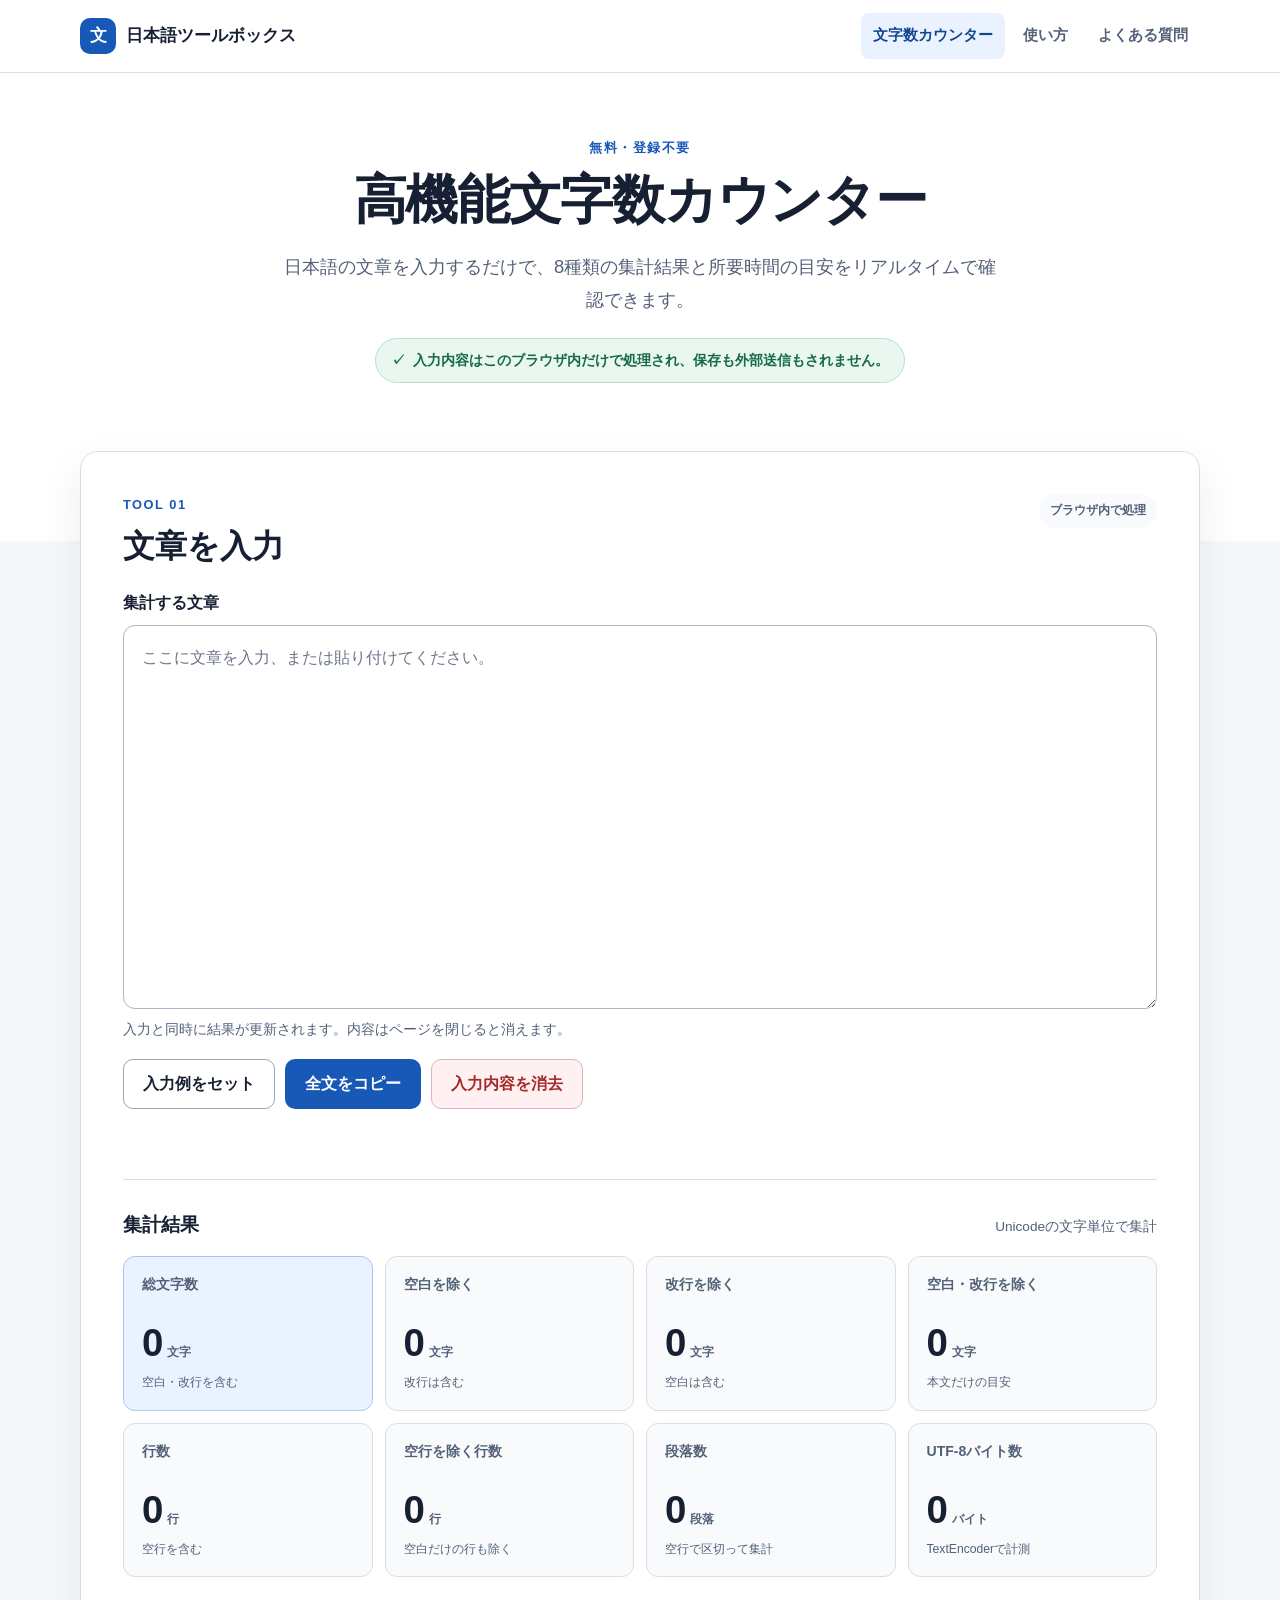
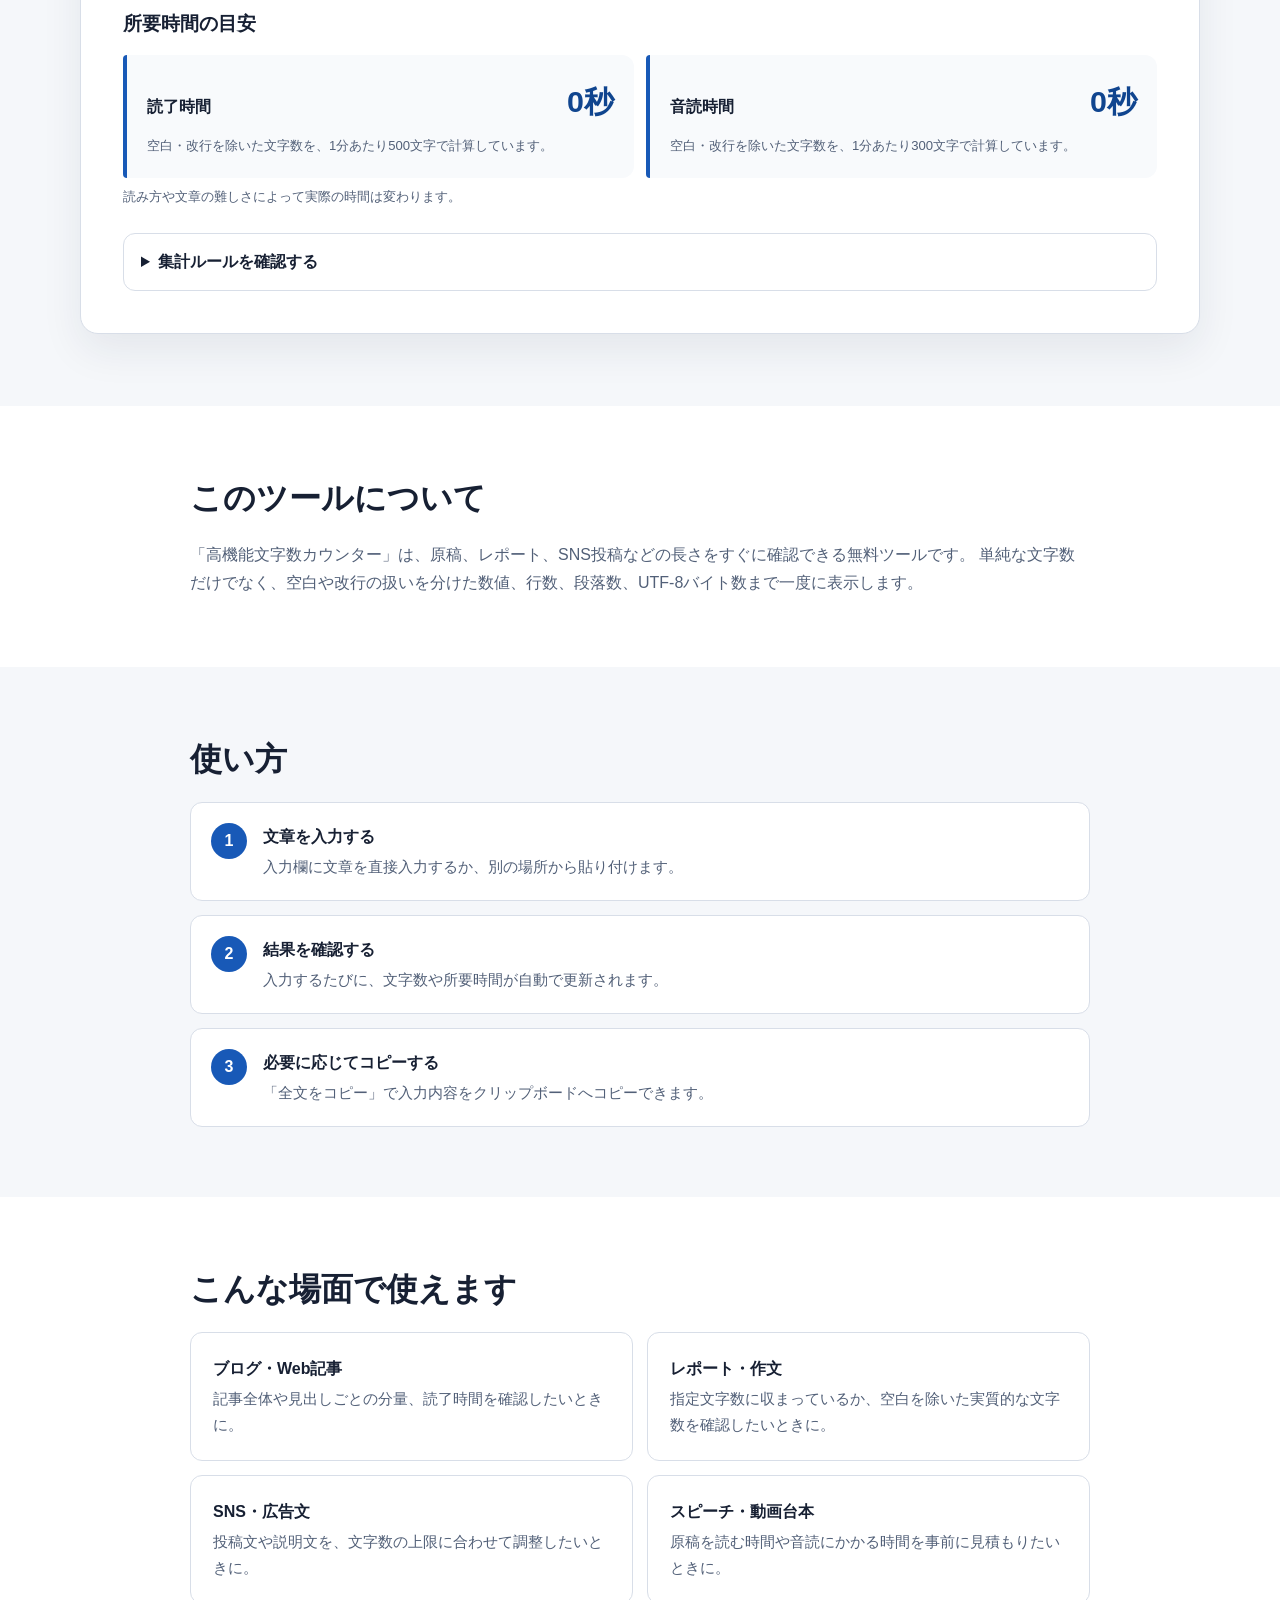
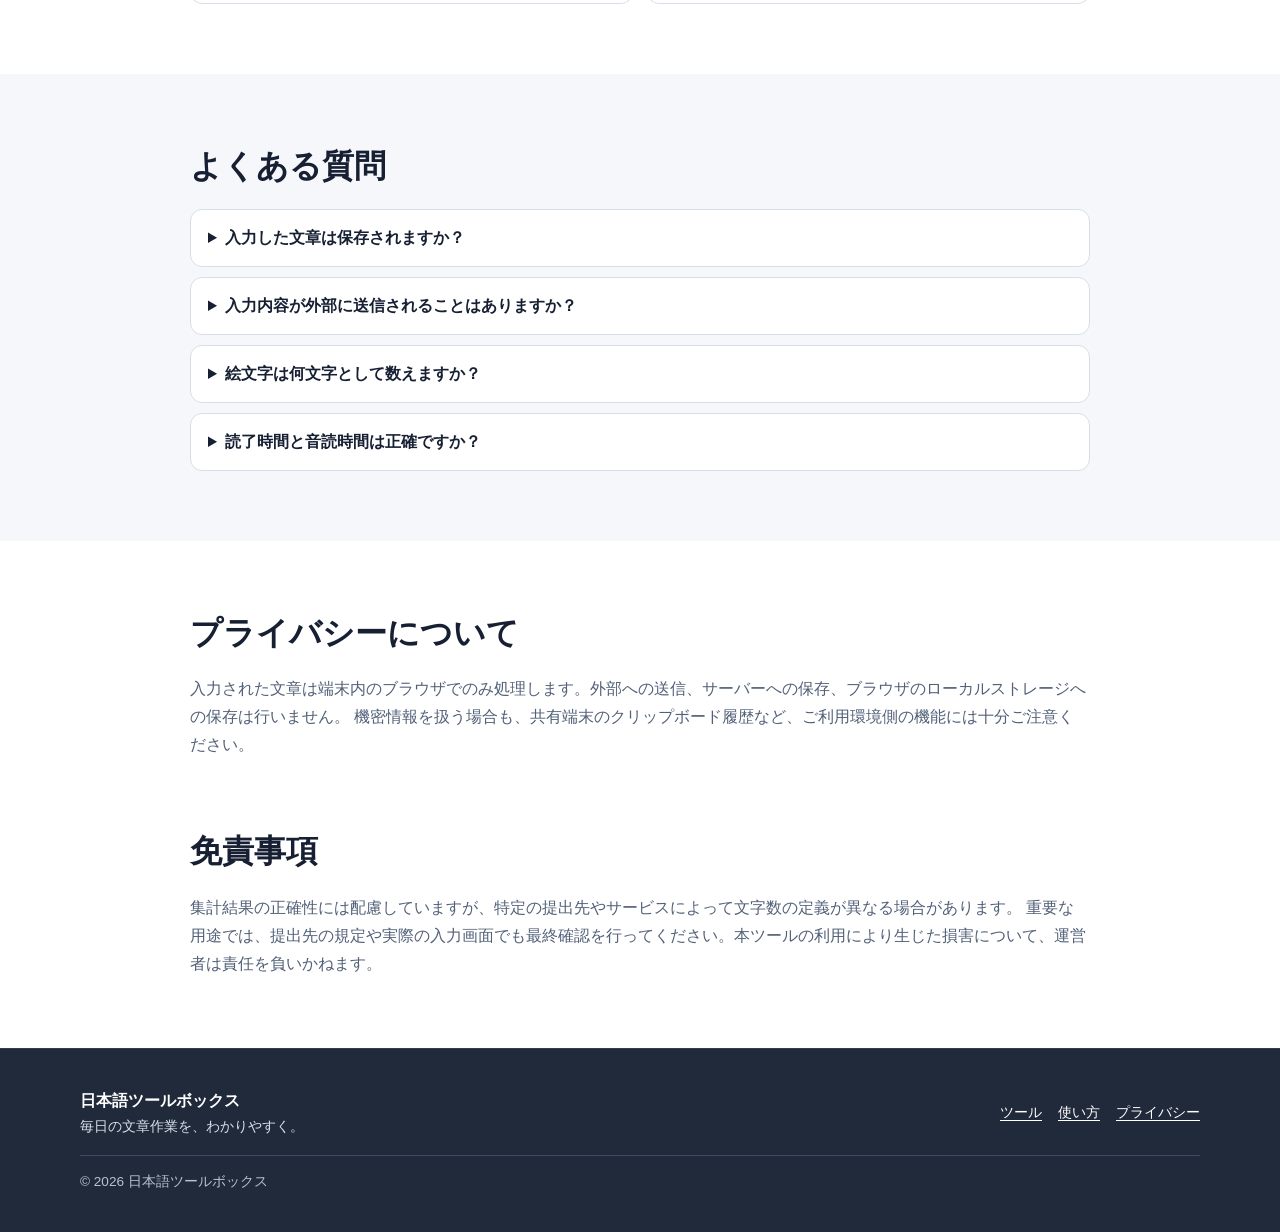
==== index.html @ 4856f3cb "高機能文字数カウンターの初期版を追加" ====
<!doctype html>
<html lang="ja">
  <head>
    <meta charset="UTF-8">
    <meta name="viewport" content="width=device-width, initial-scale=1">
    <meta
      name="description"
      content="文章を貼り付けるだけで、文字数・行数・段落数・UTF-8バイト数・読了時間・音読時間を無料で確認できる日本語向け文字数カウンターです。入力内容は保存・送信しません。"
    >
    <meta name="theme-color" content="#ffffff">
    <meta
      http-equiv="Content-Security-Policy"
      content="default-src 'self'; script-src 'self'; style-src 'self'; img-src 'self' data:; object-src 'none'; base-uri 'none'; form-action 'none'"
    >
    <title>高機能文字数カウンター｜日本語ツールボックス</title>
    <link rel="stylesheet" href="styles.css">
    <script src="app.js" defer></script>
  </head>
  <body id="top">
    <a class="skip-link" href="#main-content">本文へ移動</a>

    <header class="site-header">
      <div class="header-inner">
        <a class="site-brand" href="#top" aria-label="日本語ツールボックス トップ">
          <span class="brand-mark" aria-hidden="true">文</span>
          <span>日本語ツールボックス</span>
        </a>
        <nav aria-label="サイト内ナビゲーション">
          <ul class="nav-list">
            <li><a aria-current="page" href="#counter">文字数カウンター</a></li>
            <li><a href="#how-to-use">使い方</a></li>
            <li><a href="#faq">よくある質問</a></li>
          </ul>
        </nav>
      </div>
    </header>

    <main id="main-content">
      <section class="hero" aria-labelledby="page-title">
        <div class="container hero-inner">
          <p class="eyebrow">無料・登録不要</p>
          <h1 id="page-title">高機能文字数カウンター</h1>
          <p class="hero-lead">
            日本語の文章を入力するだけで、8種類の集計結果と所要時間の目安をリアルタイムで確認できます。
          </p>
          <p class="privacy-note">
            <span aria-hidden="true">✓</span>
            入力内容はこのブラウザ内だけで処理され、保存も外部送信もされません。
          </p>
        </div>
      </section>

      <section id="counter" class="tool-section" aria-labelledby="counter-heading">
        <div class="container">
          <div class="tool-card">
            <div class="section-heading">
              <div>
                <p class="section-kicker">TOOL 01</p>
                <h2 id="counter-heading">文章を入力</h2>
              </div>
              <span class="local-processing">ブラウザ内で処理</span>
            </div>

            <label class="textarea-label" for="text-input">集計する文章</label>
            <textarea
              id="text-input"
              rows="12"
              placeholder="ここに文章を入力、または貼り付けてください。"
              aria-describedby="input-help"
              spellcheck="true"
            ></textarea>
            <p id="input-help" class="field-help">
              入力と同時に結果が更新されます。内容はページを閉じると消えます。
            </p>

            <div class="button-row" aria-label="入力欄の操作">
              <button id="sample-button" class="button button-secondary" type="button">
                入力例をセット
              </button>
              <button id="copy-button" class="button button-primary" type="button">
                全文をコピー
              </button>
              <button id="clear-button" class="button button-danger" type="button">
                入力内容を消去
              </button>
            </div>
            <div
              id="action-status"
              class="action-status"
              role="status"
              aria-live="polite"
              aria-atomic="true"
            ></div>

            <section class="results" aria-labelledby="results-heading">
              <div class="results-heading-row">
                <h3 id="results-heading">集計結果</h3>
                <p>Unicodeの文字単位で集計</p>
              </div>
              <div class="stats-grid">
                <article class="stat-card stat-card-primary">
                  <h4>総文字数</h4>
                  <p class="stat-value"><output id="total-characters">0</output><span>文字</span></p>
                  <p>空白・改行を含む</p>
                </article>
                <article class="stat-card">
                  <h4>空白を除く</h4>
                  <p class="stat-value"><output id="characters-without-spaces">0</output><span>文字</span></p>
                  <p>改行は含む</p>
                </article>
                <article class="stat-card">
                  <h4>改行を除く</h4>
                  <p class="stat-value"><output id="characters-without-line-breaks">0</output><span>文字</span></p>
                  <p>空白は含む</p>
                </article>
                <article class="stat-card">
                  <h4>空白・改行を除く</h4>
                  <p class="stat-value"><output id="characters-without-spaces-or-breaks">0</output><span>文字</span></p>
                  <p>本文だけの目安</p>
                </article>
                <article class="stat-card">
                  <h4>行数</h4>
                  <p class="stat-value"><output id="line-count">0</output><span>行</span></p>
                  <p>空行を含む</p>
                </article>
                <article class="stat-card">
                  <h4>空行を除く行数</h4>
                  <p class="stat-value"><output id="non-empty-line-count">0</output><span>行</span></p>
                  <p>空白だけの行も除く</p>
                </article>
                <article class="stat-card">
                  <h4>段落数</h4>
                  <p class="stat-value"><output id="paragraph-count">0</output><span>段落</span></p>
                  <p>空行で区切って集計</p>
                </article>
                <article class="stat-card">
                  <h4>UTF-8バイト数</h4>
                  <p class="stat-value"><output id="utf8-byte-count">0</output><span>バイト</span></p>
                  <p>TextEncoderで計測</p>
                </article>
              </div>
            </section>

            <section class="time-estimates" aria-labelledby="time-heading">
              <h3 id="time-heading">所要時間の目安</h3>
              <div class="time-grid">
                <article class="time-card">
                  <div>
                    <p class="time-label">読了時間</p>
                    <p class="time-value"><output id="reading-time">0秒</output></p>
                  </div>
                  <p>空白・改行を除いた文字数を、1分あたり500文字で計算しています。</p>
                </article>
                <article class="time-card">
                  <div>
                    <p class="time-label">音読時間</p>
                    <p class="time-value"><output id="speaking-time">0秒</output></p>
                  </div>
                  <p>空白・改行を除いた文字数を、1分あたり300文字で計算しています。</p>
                </article>
              </div>
              <p class="estimate-caution">読み方や文章の難しさによって実際の時間は変わります。</p>
            </section>

            <details class="definition-panel">
              <summary>集計ルールを確認する</summary>
              <div class="definition-content">
                <ul>
                  <li>文字数はUnicodeコードポイント単位です。一般的な絵文字も1文字として数えます。</li>
                  <li>「空白」は半角・全角スペース、タブなどの横方向の空白文字を指します。</li>
                  <li>改行コード（CRLF・CR・LFなど）は、1つの改行として統一して数えます。</li>
                  <li>空行を除いた行数では、空白文字しかない行も空行として扱います。</li>
                  <li>段落は、1行以上の空行で区切られた文章のまとまりとして数えます。</li>
                  <li>UTF-8バイト数は、改行をLFに統一した本文をTextEncoderで計測します。</li>
                </ul>
              </div>
            </details>
          </div>
        </div>
      </section>

      <section class="content-section" aria-labelledby="about-heading">
        <div class="container narrow-container">
          <h2 id="about-heading">このツールについて</h2>
          <p>
            「高機能文字数カウンター」は、原稿、レポート、SNS投稿などの長さをすぐに確認できる無料ツールです。
            単純な文字数だけでなく、空白や改行の扱いを分けた数値、行数、段落数、UTF-8バイト数まで一度に表示します。
          </p>
        </div>
      </section>

      <section id="how-to-use" class="content-section content-section-muted" aria-labelledby="how-to-heading">
        <div class="container narrow-container">
          <h2 id="how-to-heading">使い方</h2>
          <ol class="step-list">
            <li><span>1</span><div><h3>文章を入力する</h3><p>入力欄に文章を直接入力するか、別の場所から貼り付けます。</p></div></li>
            <li><span>2</span><div><h3>結果を確認する</h3><p>入力するたびに、文字数や所要時間が自動で更新されます。</p></div></li>
            <li><span>3</span><div><h3>必要に応じてコピーする</h3><p>「全文をコピー」で入力内容をクリップボードへコピーできます。</p></div></li>
          </ol>
        </div>
      </section>

      <section class="content-section" aria-labelledby="examples-heading">
        <div class="container narrow-container">
          <h2 id="examples-heading">こんな場面で使えます</h2>
          <div class="use-case-grid">
            <article><h3>ブログ・Web記事</h3><p>記事全体や見出しごとの分量、読了時間を確認したいときに。</p></article>
            <article><h3>レポート・作文</h3><p>指定文字数に収まっているか、空白を除いた実質的な文字数を確認したいときに。</p></article>
            <article><h3>SNS・広告文</h3><p>投稿文や説明文を、文字数の上限に合わせて調整したいときに。</p></article>
            <article><h3>スピーチ・動画台本</h3><p>原稿を読む時間や音読にかかる時間を事前に見積もりたいときに。</p></article>
          </div>
        </div>
      </section>

      <section id="faq" class="content-section content-section-muted" aria-labelledby="faq-heading">
        <div class="container narrow-container">
          <h2 id="faq-heading">よくある質問</h2>
          <div class="faq-list">
            <details><summary>入力した文章は保存されますか？</summary><p>いいえ。ブラウザの保存機能は使用していないため、ページを閉じたり再読み込みしたりすると入力内容は消えます。</p></details>
            <details><summary>入力内容が外部に送信されることはありますか？</summary><p>ありません。すべての集計はお使いのブラウザ内で行われ、入力内容をサーバーや外部サービスへ送信しません。</p></details>
            <details><summary>絵文字は何文字として数えますか？</summary><p>Unicodeコードポイント単位で数えます。一般的な絵文字は1文字ですが、家族絵文字など複数の要素を組み合わせた絵文字は複数文字になる場合があります。</p></details>
            <details><summary>読了時間と音読時間は正確ですか？</summary><p>あくまで目安です。読了は毎分500文字、音読は毎分300文字として計算しており、文章の難しさや読み手によって実際の時間は変わります。</p></details>
          </div>
        </div>
      </section>

      <section id="privacy" class="content-section" aria-labelledby="privacy-heading">
        <div class="container narrow-container">
          <h2 id="privacy-heading">プライバシーについて</h2>
          <p>
            入力された文章は端末内のブラウザでのみ処理します。外部への送信、サーバーへの保存、ブラウザのローカルストレージへの保存は行いません。
            機密情報を扱う場合も、共有端末のクリップボード履歴など、ご利用環境側の機能には十分ご注意ください。
          </p>
        </div>
      </section>

      <section class="content-section disclaimer-section" aria-labelledby="disclaimer-heading">
        <div class="container narrow-container">
          <h2 id="disclaimer-heading">免責事項</h2>
          <p>
            集計結果の正確性には配慮していますが、特定の提出先やサービスによって文字数の定義が異なる場合があります。
            重要な用途では、提出先の規定や実際の入力画面でも最終確認を行ってください。本ツールの利用により生じた損害について、運営者は責任を負いかねます。
          </p>
        </div>
      </section>
    </main>

    <footer class="site-footer">
      <div class="container footer-inner">
        <div>
          <p class="footer-brand">日本語ツールボックス</p>
          <p>毎日の文章作業を、わかりやすく。</p>
        </div>
        <nav aria-label="フッターナビゲーション">
          <a href="#counter">ツール</a>
          <a href="#how-to-use">使い方</a>
          <a href="#privacy">プライバシー</a>
        </nav>
        <p class="copyright">&copy; <span id="current-year"></span> 日本語ツールボックス</p>
      </div>
    </footer>
  </body>
</html>
---- styles.css ----
:root {
  color-scheme: light;
  --color-bg: #f5f7fa;
  --color-surface: #ffffff;
  --color-surface-muted: #f8fafc;
  --color-text: #172033;
  --color-text-muted: #526078;
  --color-border: #d8dee8;
  --color-primary: #1859b7;
  --color-primary-dark: #10458f;
  --color-primary-soft: #eaf2ff;
  --color-success: #176b45;
  --color-success-soft: #eaf7f0;
  --color-danger: #a52a2a;
  --color-danger-soft: #fff1f1;
  --shadow-card: 0 16px 42px rgba(27, 43, 70, 0.08);
  --radius-large: 18px;
  --radius-medium: 12px;
  --content-width: 1120px;
}

*,
*::before,
*::after {
  box-sizing: border-box;
}

html {
  scroll-behavior: smooth;
}

body {
  margin: 0;
  background: var(--color-bg);
  color: var(--color-text);
  font-family: -apple-system, BlinkMacSystemFont, "Segoe UI", "Noto Sans JP", "Yu Gothic", Meiryo, sans-serif;
  font-size: 16px;
  line-height: 1.75;
}

button,
textarea {
  font: inherit;
}

a {
  color: var(--color-primary);
  text-underline-offset: 0.2em;
}

a:hover {
  color: var(--color-primary-dark);
}

:focus-visible {
  outline: 3px solid #f3a712;
  outline-offset: 3px;
}

.skip-link {
  position: fixed;
  top: 8px;
  left: 8px;
  z-index: 100;
  padding: 10px 16px;
  border-radius: 8px;
  background: var(--color-text);
  color: #ffffff;
  transform: translateY(-150%);
}

.skip-link:focus {
  color: #ffffff;
  transform: translateY(0);
}

.container {
  width: min(calc(100% - 40px), var(--content-width));
  margin-inline: auto;
}

.narrow-container {
  max-width: 900px;
}

.site-header {
  position: relative;
  z-index: 10;
  border-bottom: 1px solid var(--color-border);
  background: rgba(255, 255, 255, 0.98);
}

.header-inner {
  display: flex;
  align-items: center;
  justify-content: space-between;
  width: min(calc(100% - 40px), var(--content-width));
  min-height: 72px;
  margin-inline: auto;
  gap: 24px;
}

.site-brand {
  display: inline-flex;
  align-items: center;
  gap: 10px;
  color: var(--color-text);
  font-size: 1.05rem;
  font-weight: 750;
  text-decoration: none;
  white-space: nowrap;
}

.site-brand:hover {
  color: var(--color-text);
}

.brand-mark {
  display: grid;
  width: 36px;
  height: 36px;
  place-items: center;
  border-radius: 10px;
  background: var(--color-primary);
  color: #ffffff;
  font-size: 1.05rem;
  line-height: 1;
}

.nav-list {
  display: flex;
  align-items: center;
  margin: 0;
  padding: 0;
  gap: 6px;
  list-style: none;
}

.nav-list a {
  display: block;
  padding: 10px 12px;
  border-radius: 8px;
  color: var(--color-text-muted);
  font-size: 0.92rem;
  font-weight: 650;
  text-decoration: none;
}

.nav-list a:hover,
.nav-list a[aria-current="page"] {
  background: var(--color-primary-soft);
  color: var(--color-primary-dark);
}

.hero {
  padding: 64px 0 38px;
  background: var(--color-surface);
  text-align: center;
}

.hero-inner {
  max-width: 840px;
}

.eyebrow,
.section-kicker {
  margin: 0 0 8px;
  color: var(--color-primary);
  font-size: 0.8rem;
  font-weight: 800;
  letter-spacing: 0.12em;
}

h1,
h2,
h3,
h4,
p {
  overflow-wrap: anywhere;
}

h1 {
  margin: 0;
  font-size: clamp(2rem, 5vw, 3.3rem);
  line-height: 1.25;
  letter-spacing: -0.025em;
}

.hero-lead {
  max-width: 720px;
  margin: 18px auto 0;
  color: var(--color-text-muted);
  font-size: clamp(1rem, 2vw, 1.15rem);
}

.privacy-note {
  display: inline-flex;
  align-items: flex-start;
  margin: 22px auto 0;
  padding: 9px 15px;
  gap: 8px;
  border: 1px solid #b9dfcb;
  border-radius: 999px;
  background: var(--color-success-soft);
  color: var(--color-success);
  font-size: 0.9rem;
  font-weight: 650;
}

.tool-section {
  padding: 30px 0 72px;
  background: linear-gradient(to bottom, var(--color-surface) 0, var(--color-surface) 120px, var(--color-bg) 120px);
}

.tool-card {
  padding: clamp(22px, 4vw, 42px);
  border: 1px solid var(--color-border);
  border-radius: var(--radius-large);
  background: var(--color-surface);
  box-shadow: var(--shadow-card);
}

.section-heading {
  display: flex;
  align-items: flex-start;
  justify-content: space-between;
  margin-bottom: 20px;
  gap: 16px;
}

.section-heading h2,
.content-section h2 {
  margin: 0;
  font-size: clamp(1.55rem, 3vw, 2rem);
  line-height: 1.4;
}

.local-processing {
  display: inline-block;
  padding: 6px 11px;
  border-radius: 999px;
  background: var(--color-surface-muted);
  color: var(--color-text-muted);
  font-size: 0.78rem;
  font-weight: 700;
  white-space: nowrap;
}

.textarea-label {
  display: block;
  margin-bottom: 8px;
  font-weight: 750;
}

#text-input {
  display: block;
  width: 100%;
  min-height: 310px;
  padding: 18px;
  resize: vertical;
  border: 1px solid #aab5c5;
  border-radius: var(--radius-medium);
  background: #ffffff;
  color: var(--color-text);
  font-size: 1rem;
  line-height: 1.8;
}

#text-input::placeholder {
  color: #6c7789;
}

#text-input:hover {
  border-color: #77869b;
}

#text-input:focus {
  border-color: var(--color-primary);
  outline: 3px solid rgba(24, 89, 183, 0.18);
}

.field-help {
  margin: 8px 0 0;
  color: var(--color-text-muted);
  font-size: 0.88rem;
}

.button-row {
  display: flex;
  flex-wrap: wrap;
  margin-top: 18px;
  gap: 10px;
}

.button {
  min-height: 48px;
  padding: 10px 19px;
  border: 1px solid transparent;
  border-radius: 10px;
  cursor: pointer;
  font-weight: 750;
}

.button:hover {
  filter: brightness(0.96);
}

.button:active {
  transform: translateY(1px);
}

.button-primary {
  background: var(--color-primary);
  color: #ffffff;
}

.button-secondary {
  border-color: #98a6b8;
  background: #ffffff;
  color: var(--color-text);
}

.button-danger {
  border-color: #e0b4b4;
  background: var(--color-danger-soft);
  color: var(--color-danger);
}

.action-status {
  min-height: 30px;
  margin-top: 10px;
  padding: 3px 0;
  font-size: 0.92rem;
  font-weight: 700;
}

.action-status.is-success {
  color: var(--color-success);
}

.action-status.is-error {
  color: var(--color-danger);
}

.action-status.is-info {
  color: var(--color-text-muted);
}

.results {
  margin-top: 30px;
  padding-top: 28px;
  border-top: 1px solid var(--color-border);
}

.results-heading-row {
  display: flex;
  align-items: baseline;
  justify-content: space-between;
  margin-bottom: 14px;
  gap: 16px;
}

.results-heading-row h3,
.time-estimates h3 {
  margin: 0;
  font-size: 1.2rem;
}

.results-heading-row p {
  margin: 0;
  color: var(--color-text-muted);
  font-size: 0.85rem;
}

.stats-grid {
  display: grid;
  grid-template-columns: repeat(4, minmax(0, 1fr));
  gap: 12px;
}

.stat-card {
  min-width: 0;
  padding: 18px;
  border: 1px solid var(--color-border);
  border-radius: var(--radius-medium);
  background: var(--color-surface-muted);
}

.stat-card-primary {
  border-color: #a9c8f6;
  background: var(--color-primary-soft);
}

.stat-card h4,
.stat-card > p:last-child {
  margin: 0;
}

.stat-card h4 {
  min-height: 2.8em;
  color: var(--color-text-muted);
  font-size: 0.88rem;
  line-height: 1.4;
}

.stat-card > p:last-child {
  margin-top: 7px;
  color: var(--color-text-muted);
  font-size: 0.76rem;
  line-height: 1.5;
}

.stat-value {
  display: flex;
  align-items: baseline;
  margin: 6px 0 0;
  gap: 5px;
  line-height: 1.2;
}

.stat-value output {
  min-width: 0;
  color: var(--color-text);
  font-size: clamp(1.75rem, 3vw, 2.4rem);
  font-variant-numeric: tabular-nums;
  font-weight: 800;
  letter-spacing: -0.035em;
  overflow-wrap: anywhere;
}

.stat-value span {
  color: var(--color-text-muted);
  font-size: 0.78rem;
  font-weight: 700;
}

.time-estimates {
  margin-top: 30px;
}

.time-grid {
  display: grid;
  grid-template-columns: repeat(2, minmax(0, 1fr));
  margin-top: 14px;
  gap: 12px;
}

.time-card {
  padding: 20px;
  border-left: 4px solid var(--color-primary);
  border-radius: 4px var(--radius-medium) var(--radius-medium) 4px;
  background: var(--color-surface-muted);
}

.time-card > div {
  display: flex;
  align-items: baseline;
  justify-content: space-between;
  gap: 12px;
}

.time-label,
.time-value,
.time-card > p {
  margin: 0;
}

.time-label {
  font-weight: 750;
}

.time-value output {
  color: var(--color-primary-dark);
  font-size: clamp(1.45rem, 3vw, 1.9rem);
  font-variant-numeric: tabular-nums;
  font-weight: 800;
}

.time-card > p,
.estimate-caution {
  color: var(--color-text-muted);
  font-size: 0.82rem;
}

.time-card > p {
  margin-top: 7px;
}

.estimate-caution {
  margin: 8px 0 0;
}

.definition-panel {
  margin-top: 24px;
  border: 1px solid var(--color-border);
  border-radius: var(--radius-medium);
  background: #ffffff;
}

.definition-panel summary,
.faq-list summary {
  padding: 14px 17px;
  cursor: pointer;
  font-weight: 750;
}

.definition-panel summary:hover,
.faq-list summary:hover {
  background: var(--color-surface-muted);
}

.definition-content {
  padding: 0 20px 16px;
  color: var(--color-text-muted);
  font-size: 0.9rem;
}

.definition-content ul {
  margin: 0;
  padding-left: 1.4em;
}

.content-section {
  padding: 70px 0;
  background: var(--color-surface);
}

.content-section-muted {
  background: var(--color-bg);
}

.content-section h2 {
  margin-bottom: 20px;
}

.content-section > .container > p {
  margin: 0;
  color: var(--color-text-muted);
}

.step-list {
  display: grid;
  margin: 0;
  padding: 0;
  gap: 14px;
  list-style: none;
}

.step-list li {
  display: flex;
  align-items: flex-start;
  padding: 20px;
  gap: 16px;
  border: 1px solid var(--color-border);
  border-radius: var(--radius-medium);
  background: var(--color-surface);
}

.step-list li > span {
  display: grid;
  flex: 0 0 auto;
  width: 36px;
  height: 36px;
  place-items: center;
  border-radius: 50%;
  background: var(--color-primary);
  color: #ffffff;
  font-weight: 800;
}

.step-list h3,
.step-list p,
.use-case-grid h3,
.use-case-grid p {
  margin: 0;
}

.step-list h3,
.use-case-grid h3 {
  font-size: 1rem;
}

.step-list p,
.use-case-grid p {
  margin-top: 3px;
  color: var(--color-text-muted);
  font-size: 0.93rem;
}

.use-case-grid {
  display: grid;
  grid-template-columns: repeat(2, minmax(0, 1fr));
  gap: 14px;
}

.use-case-grid article {
  padding: 22px;
  border: 1px solid var(--color-border);
  border-radius: var(--radius-medium);
}

.faq-list {
  display: grid;
  gap: 10px;
}

.faq-list details {
  border: 1px solid var(--color-border);
  border-radius: var(--radius-medium);
  background: var(--color-surface);
}

.faq-list p {
  margin: 0;
  padding: 0 18px 17px;
  color: var(--color-text-muted);
}

.disclaimer-section {
  padding-top: 0;
}

.site-footer {
  padding: 38px 0;
  border-top: 1px solid #313c50;
  background: #202a3b;
  color: #d9e0eb;
}

.footer-inner {
  display: grid;
  grid-template-columns: 1fr auto;
  align-items: center;
  gap: 16px 32px;
}

.footer-inner p {
  margin: 0;
}

.footer-brand {
  color: #ffffff;
  font-weight: 800;
}

.footer-inner > div > p:last-child,
.copyright {
  font-size: 0.85rem;
}

.footer-inner nav {
  display: flex;
  flex-wrap: wrap;
  gap: 16px;
}

.footer-inner a {
  color: #ffffff;
  font-size: 0.9rem;
}

.copyright {
  grid-column: 1 / -1;
  padding-top: 14px;
  border-top: 1px solid #3f4b60;
  color: #b9c2d0;
}

@media (max-width: 820px) {
  .header-inner {
    align-items: flex-start;
    flex-direction: column;
    padding: 14px 0;
    gap: 8px;
  }

  .nav-list {
    max-width: 100%;
    overflow-x: auto;
  }

  .nav-list a {
    white-space: nowrap;
  }

  .stats-grid {
    grid-template-columns: repeat(2, minmax(0, 1fr));
  }

  .time-grid {
    grid-template-columns: 1fr;
  }
}

@media (max-width: 560px) {
  .container,
  .header-inner {
    width: min(calc(100% - 28px), var(--content-width));
  }

  .hero {
    padding: 42px 0 26px;
  }

  .privacy-note {
    border-radius: 12px;
    text-align: left;
  }

  .tool-section {
    padding-bottom: 48px;
  }

  .tool-card {
    padding: 18px;
    border-radius: 14px;
  }

  .section-heading,
  .results-heading-row {
    align-items: flex-start;
    flex-direction: column;
    gap: 7px;
  }

  #text-input {
    min-height: 270px;
    padding: 14px;
  }

  .button-row {
    display: grid;
    grid-template-columns: 1fr;
  }

  .button {
    width: 100%;
  }

  .stats-grid {
    gap: 8px;
  }

  .stat-card {
    padding: 14px 12px;
  }

  .stat-card h4 {
    min-height: 2.8em;
    font-size: 0.8rem;
  }

  .stat-value output {
    font-size: clamp(1.45rem, 8vw, 2rem);
  }

  .time-card > div {
    align-items: flex-start;
    flex-direction: column;
    gap: 2px;
  }

  .content-section {
    padding: 50px 0;
  }

  .use-case-grid,
  .footer-inner {
    grid-template-columns: 1fr;
  }

  .copyright {
    grid-column: auto;
  }
}

@media (prefers-reduced-motion: reduce) {
  html {
    scroll-behavior: auto;
  }
}
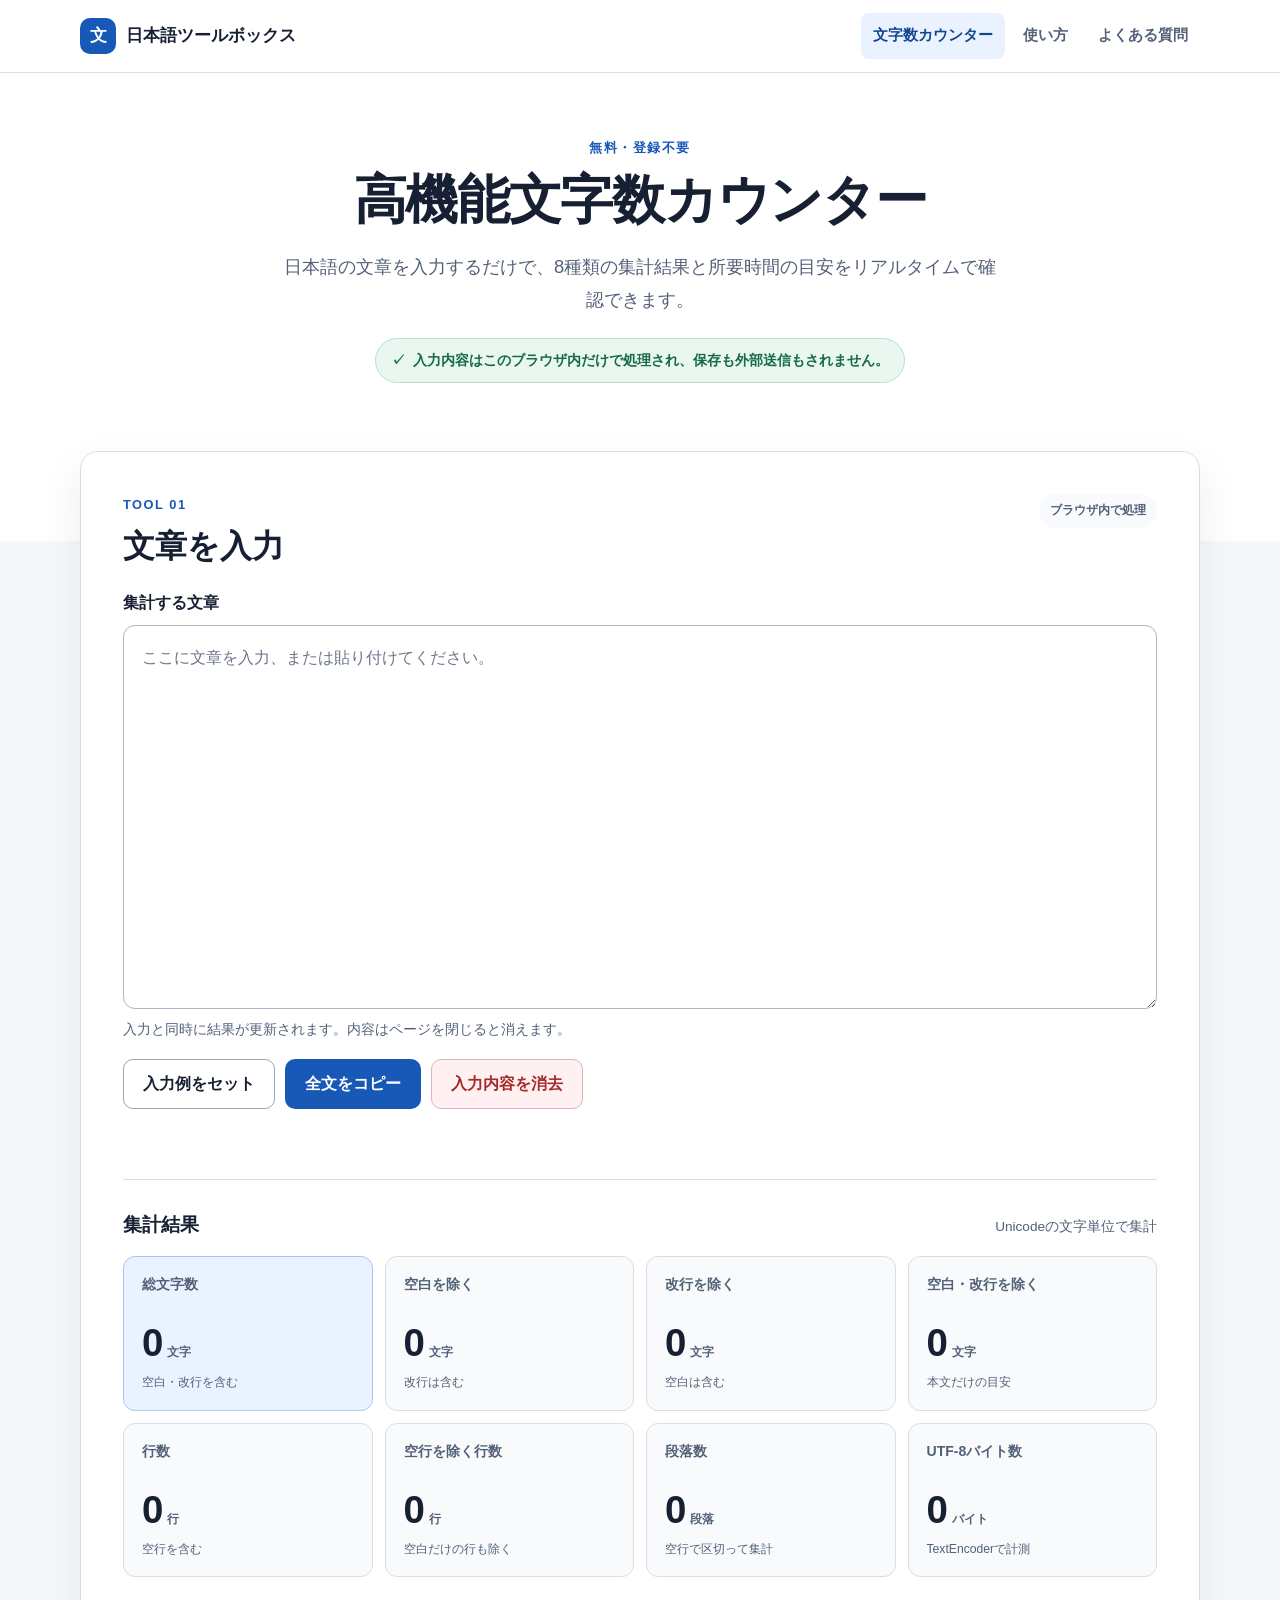
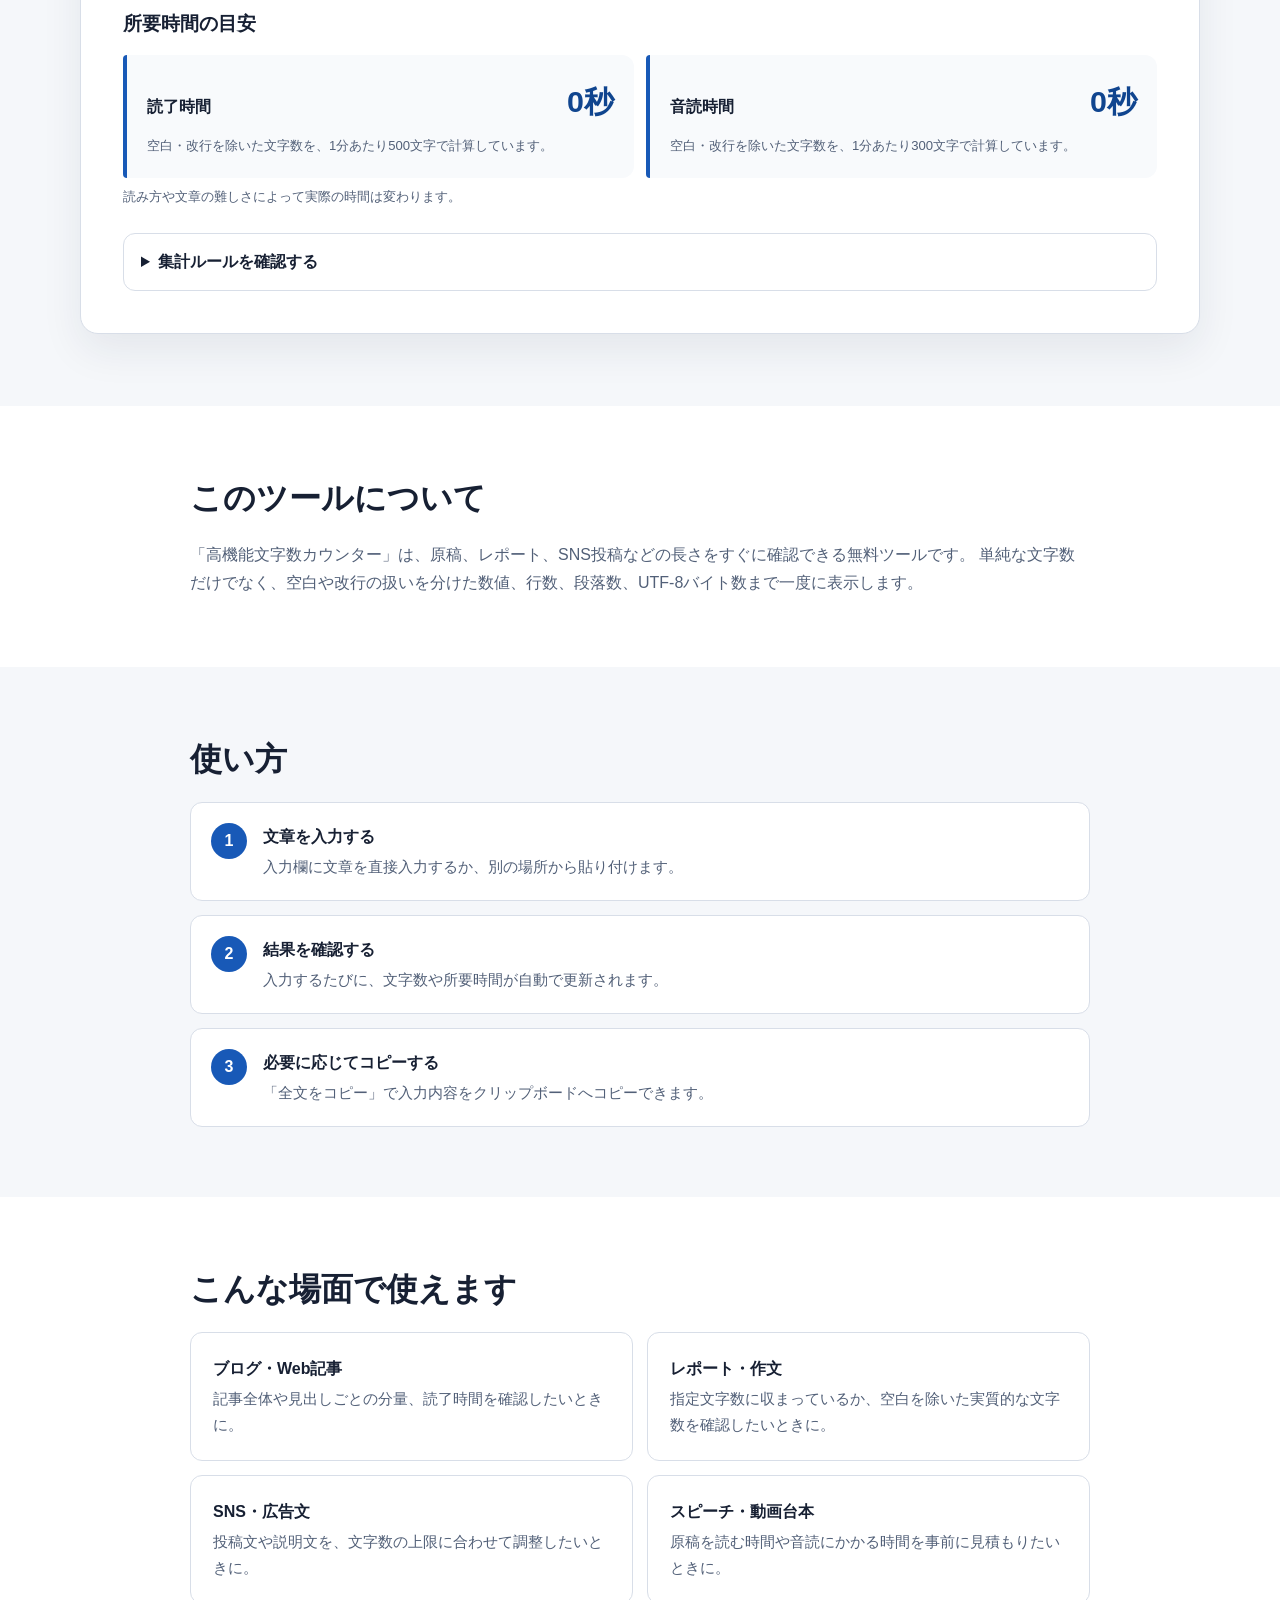
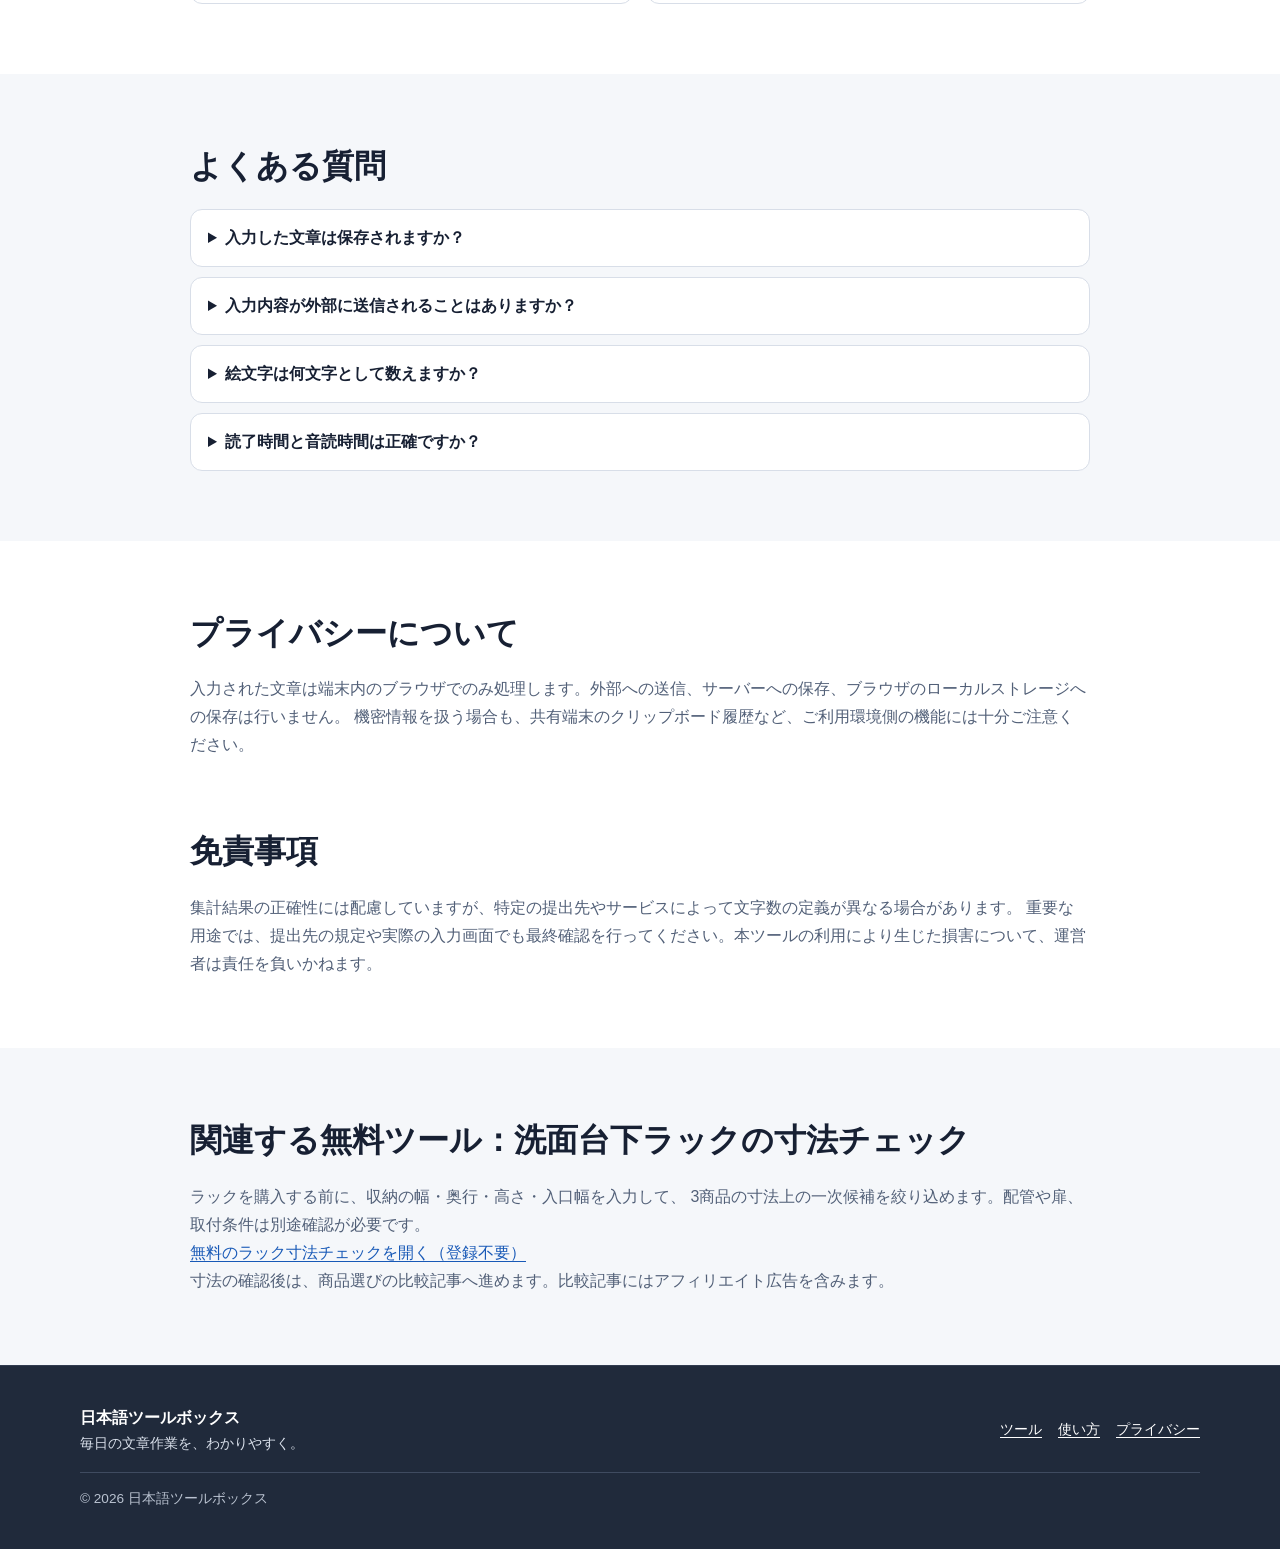
==== commit 2328051d: "Link existing rack-fit diagnostic from toolbox homepage" ====
--- a/index.html
+++ b/index.html
@@ -7,6 +7,7 @@
       name="description"
       content="文章を貼り付けるだけで、文字数・行数・段落数・UTF-8バイト数・読了時間・音読時間を無料で確認できる日本語向け文字数カウンターです。入力内容は保存・送信しません。"
     >
+    <meta name="google-site-verification" content="dc72WyqcwIqpgSCo9bQ7i_l3ZLL9pmPOvoPkaZcCZ-0" />
     <meta name="theme-color" content="#ffffff">
     <meta
       http-equiv="Content-Security-Policy"
@@ -243,6 +244,17 @@
           </p>
         </div>
       </section>
+      <section id="rack-fit-tool" class="content-section content-section-muted" aria-labelledby="rack-fit-tool-heading">
+        <div class="container narrow-container">
+          <h2 id="rack-fit-tool-heading">関連する無料ツール：洗面台下ラックの寸法チェック</h2>
+          <p>
+            ラックを購入する前に、収納の幅・奥行・高さ・入口幅を入力して、
+            3商品の寸法上の一次候補を絞り込めます。配管や扉、取付条件は別途確認が必要です。
+          </p>
+          <p><a href="kurashi/rack-fit/">無料のラック寸法チェックを開く（登録不要）</a></p>
+          <p>寸法の確認後は、商品選びの比較記事へ進めます。比較記事にはアフィリエイト広告を含みます。</p>
+        </div>
+      </section>
     </main>
 
     <footer class="site-footer">
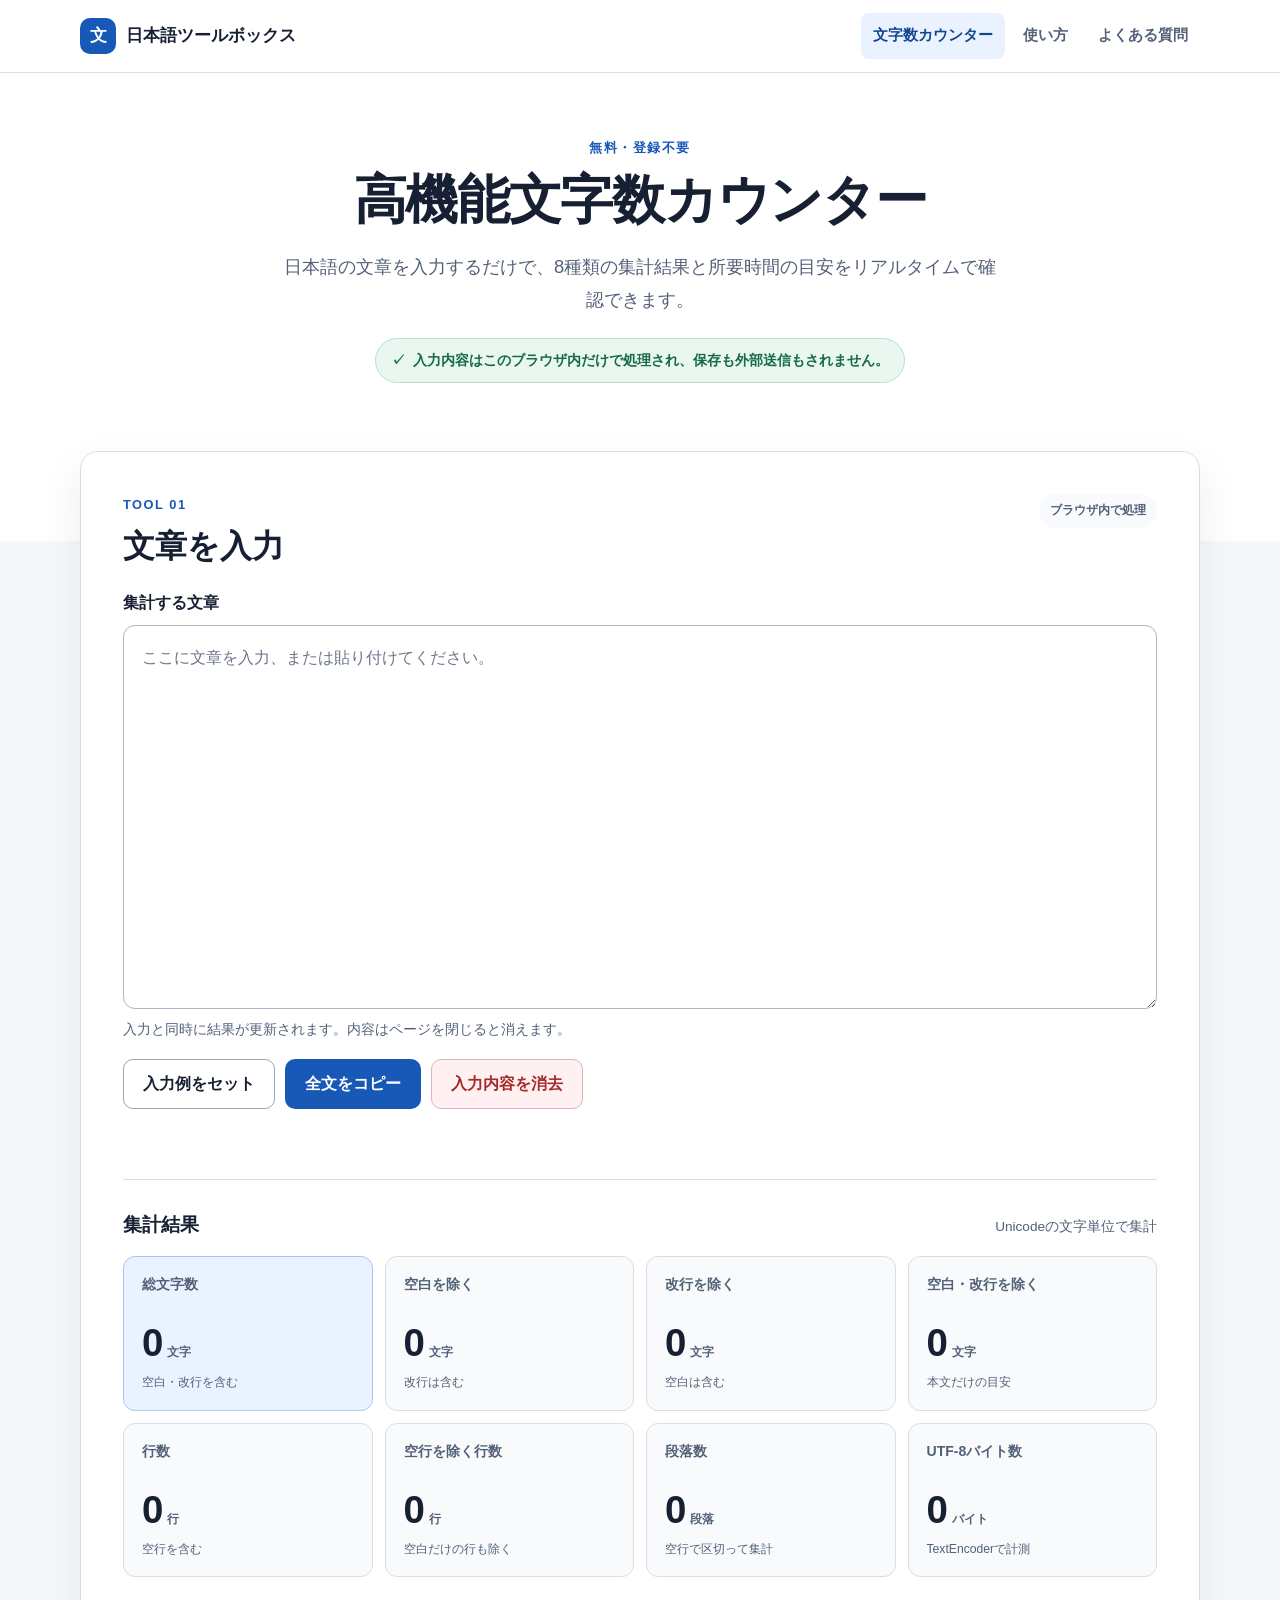
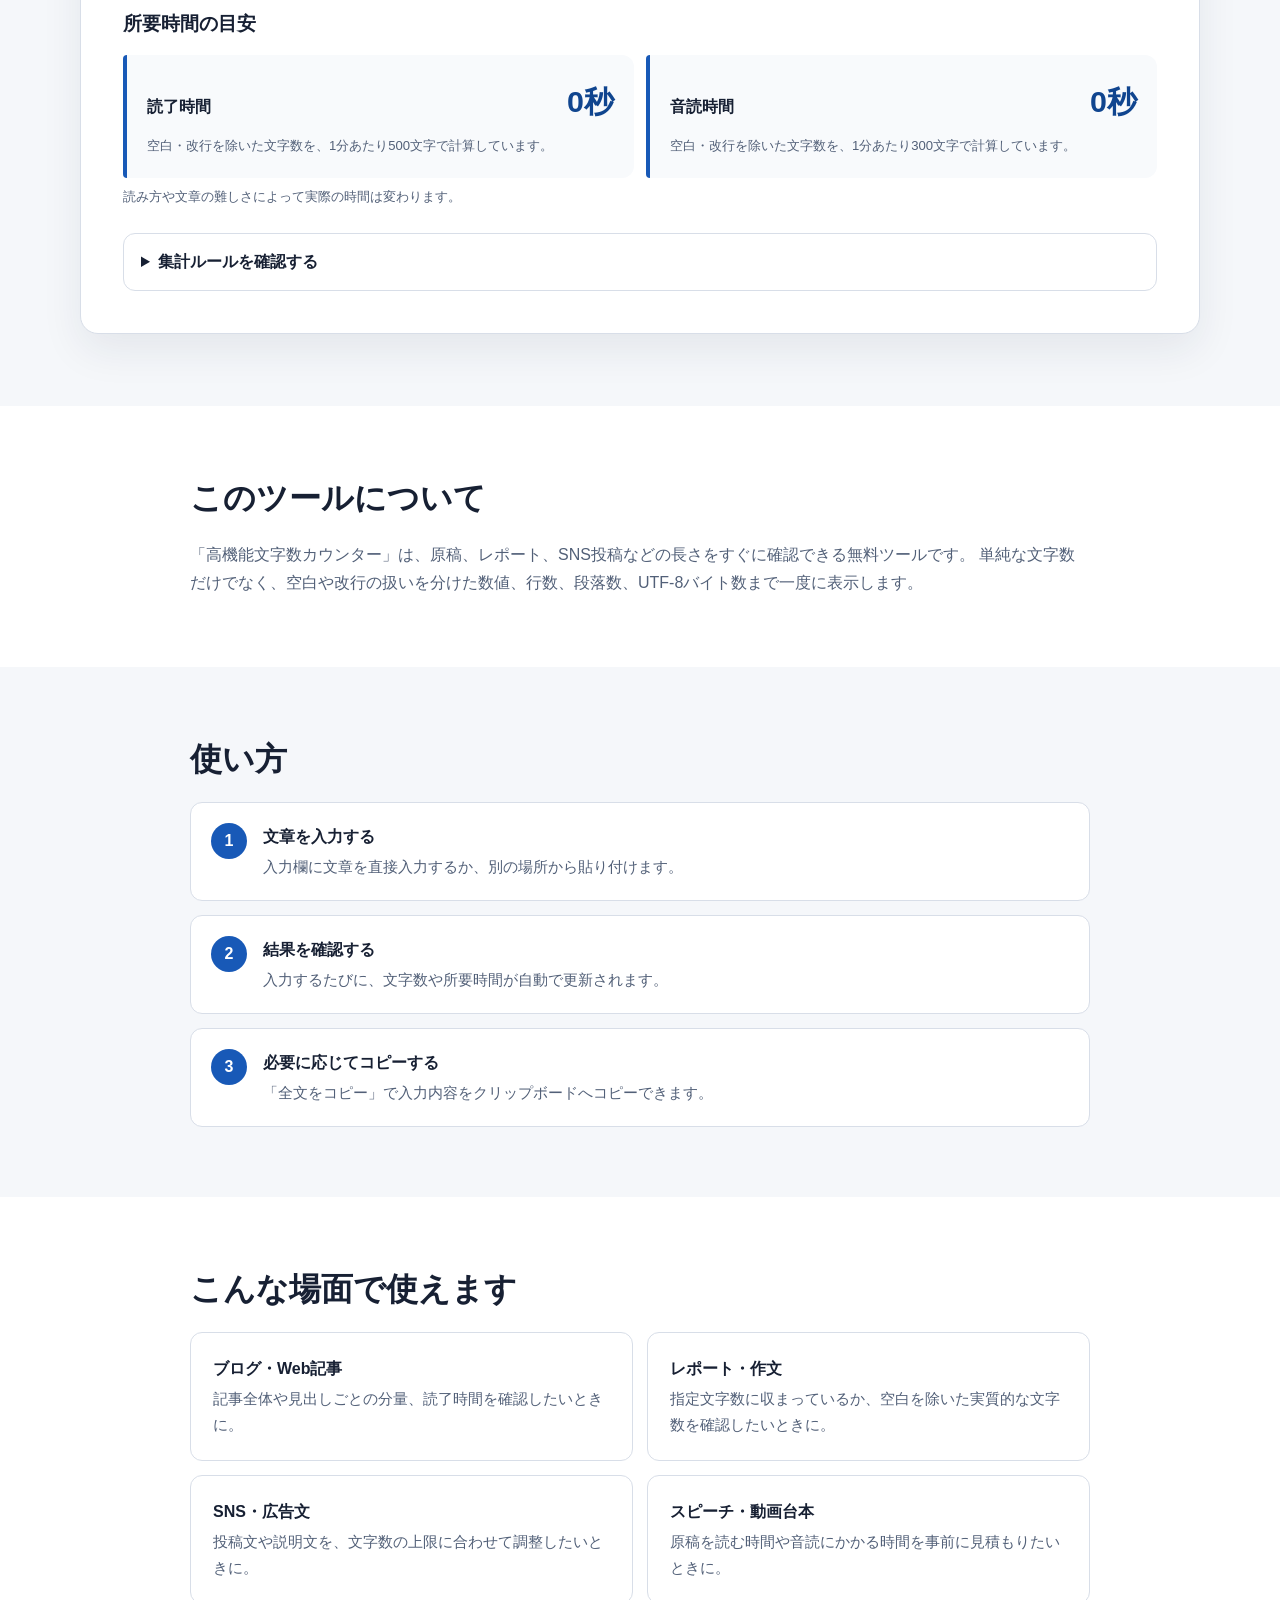
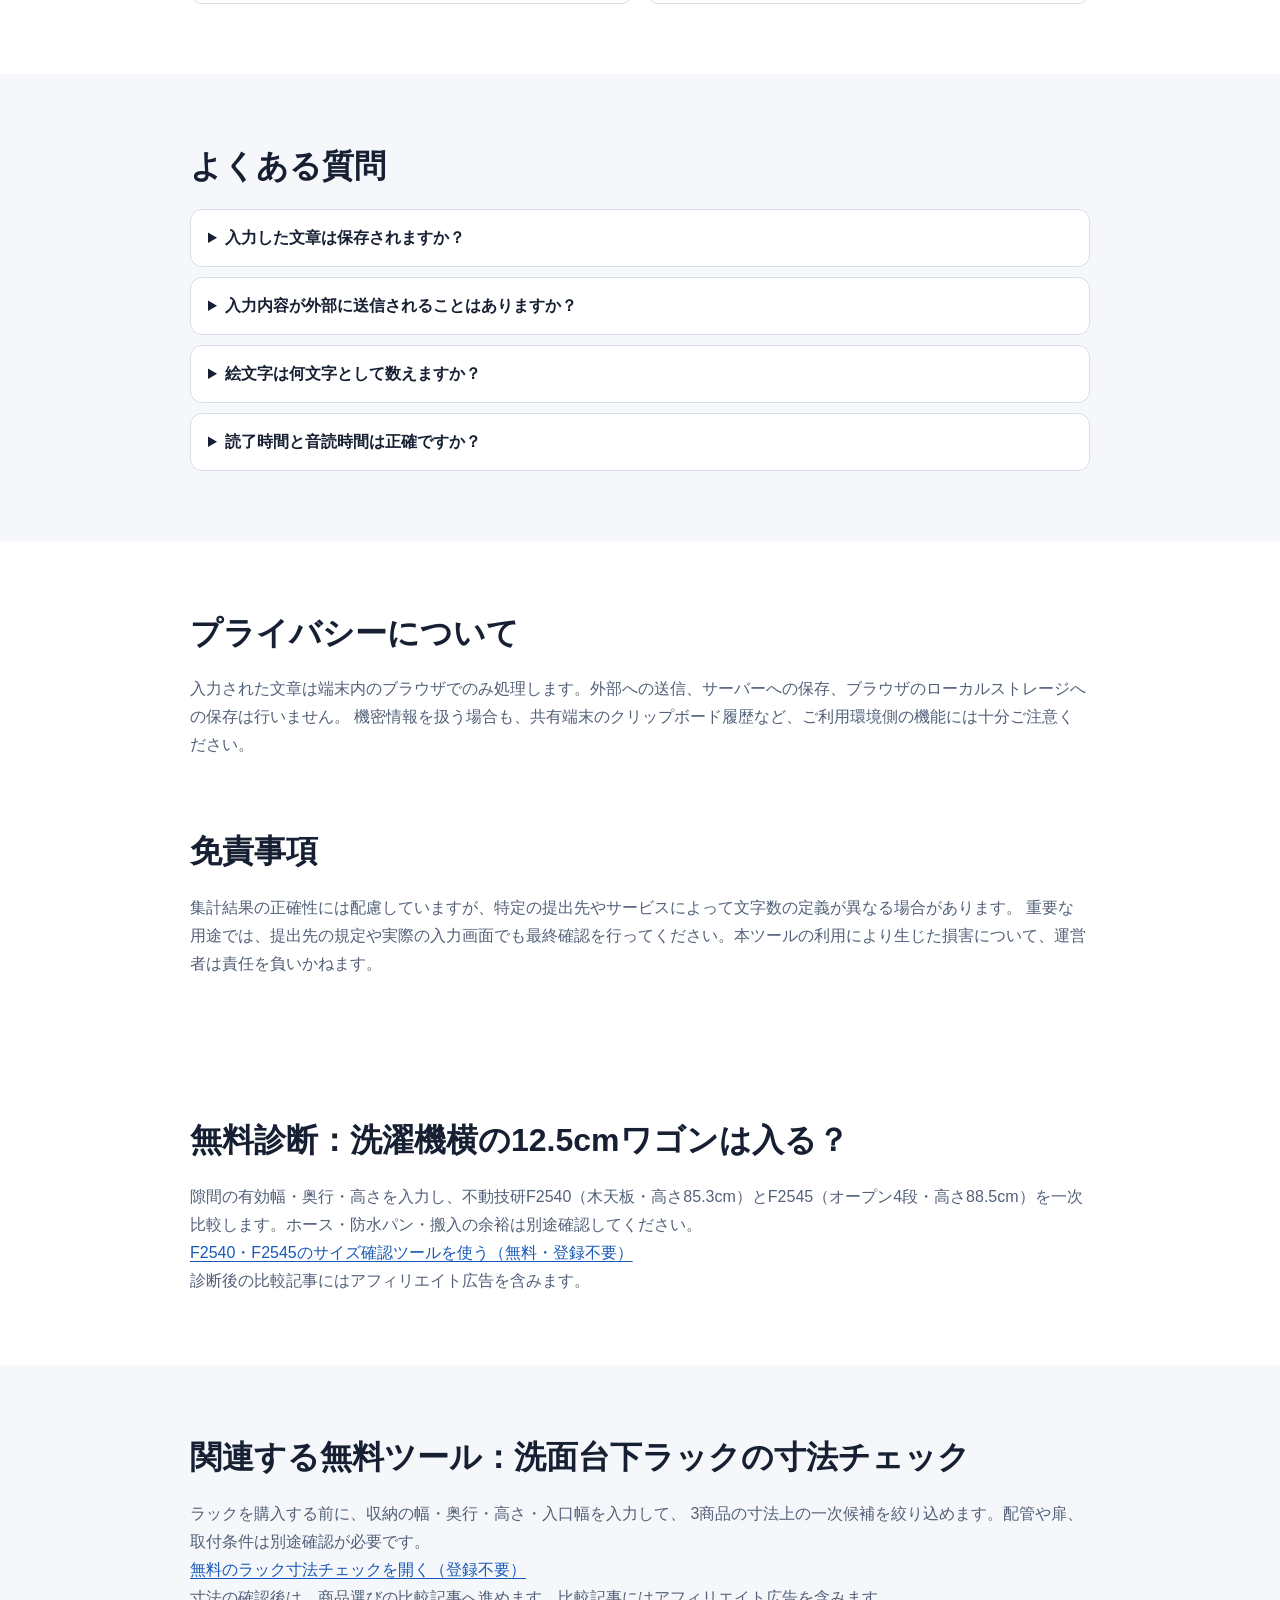
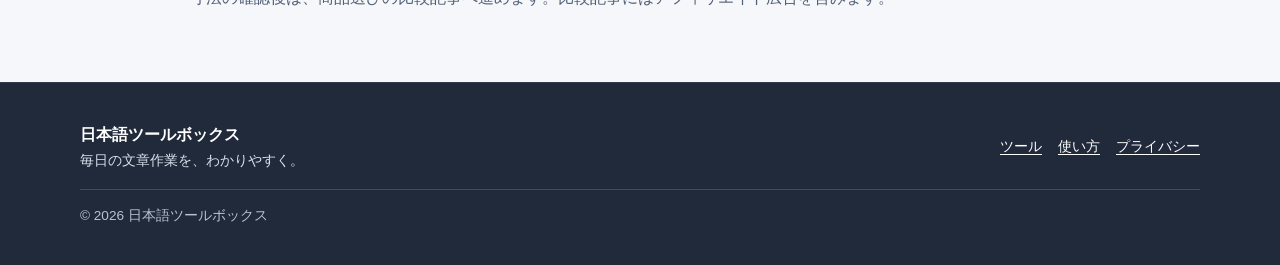
==== commit 0a6b0589: "Expose new smartwagon F2540/F2545 size check from free tools homepage" ====
--- a/index.html
+++ b/index.html
@@ -244,6 +244,14 @@
           </p>
         </div>
       </section>
+      <section id="smartwagon-fit-tool" class="content-section" aria-labelledby="smartwagon-heading">
+        <div class="container narrow-container">
+          <h2 id="smartwagon-heading">無料診断：洗濯機横の12.5cmワゴンは入る？</h2>
+          <p>隙間の有効幅・奥行・高さを入力し、不動技研F2540（木天板・高さ85.3cm）とF2545（オープン4段・高さ88.5cm）を一次比較します。ホース・防水パン・搬入の余裕は別途確認してください。</p>
+          <p><a href="kurashi/smartwagon-fit/">F2540・F2545のサイズ確認ツールを使う（無料・登録不要）</a></p>
+          <p>診断後の比較記事にはアフィリエイト広告を含みます。</p>
+        </div>
+      </section>
       <section id="rack-fit-tool" class="content-section content-section-muted" aria-labelledby="rack-fit-tool-heading">
         <div class="container narrow-container">
           <h2 id="rack-fit-tool-heading">関連する無料ツール：洗面台下ラックの寸法チェック</h2>
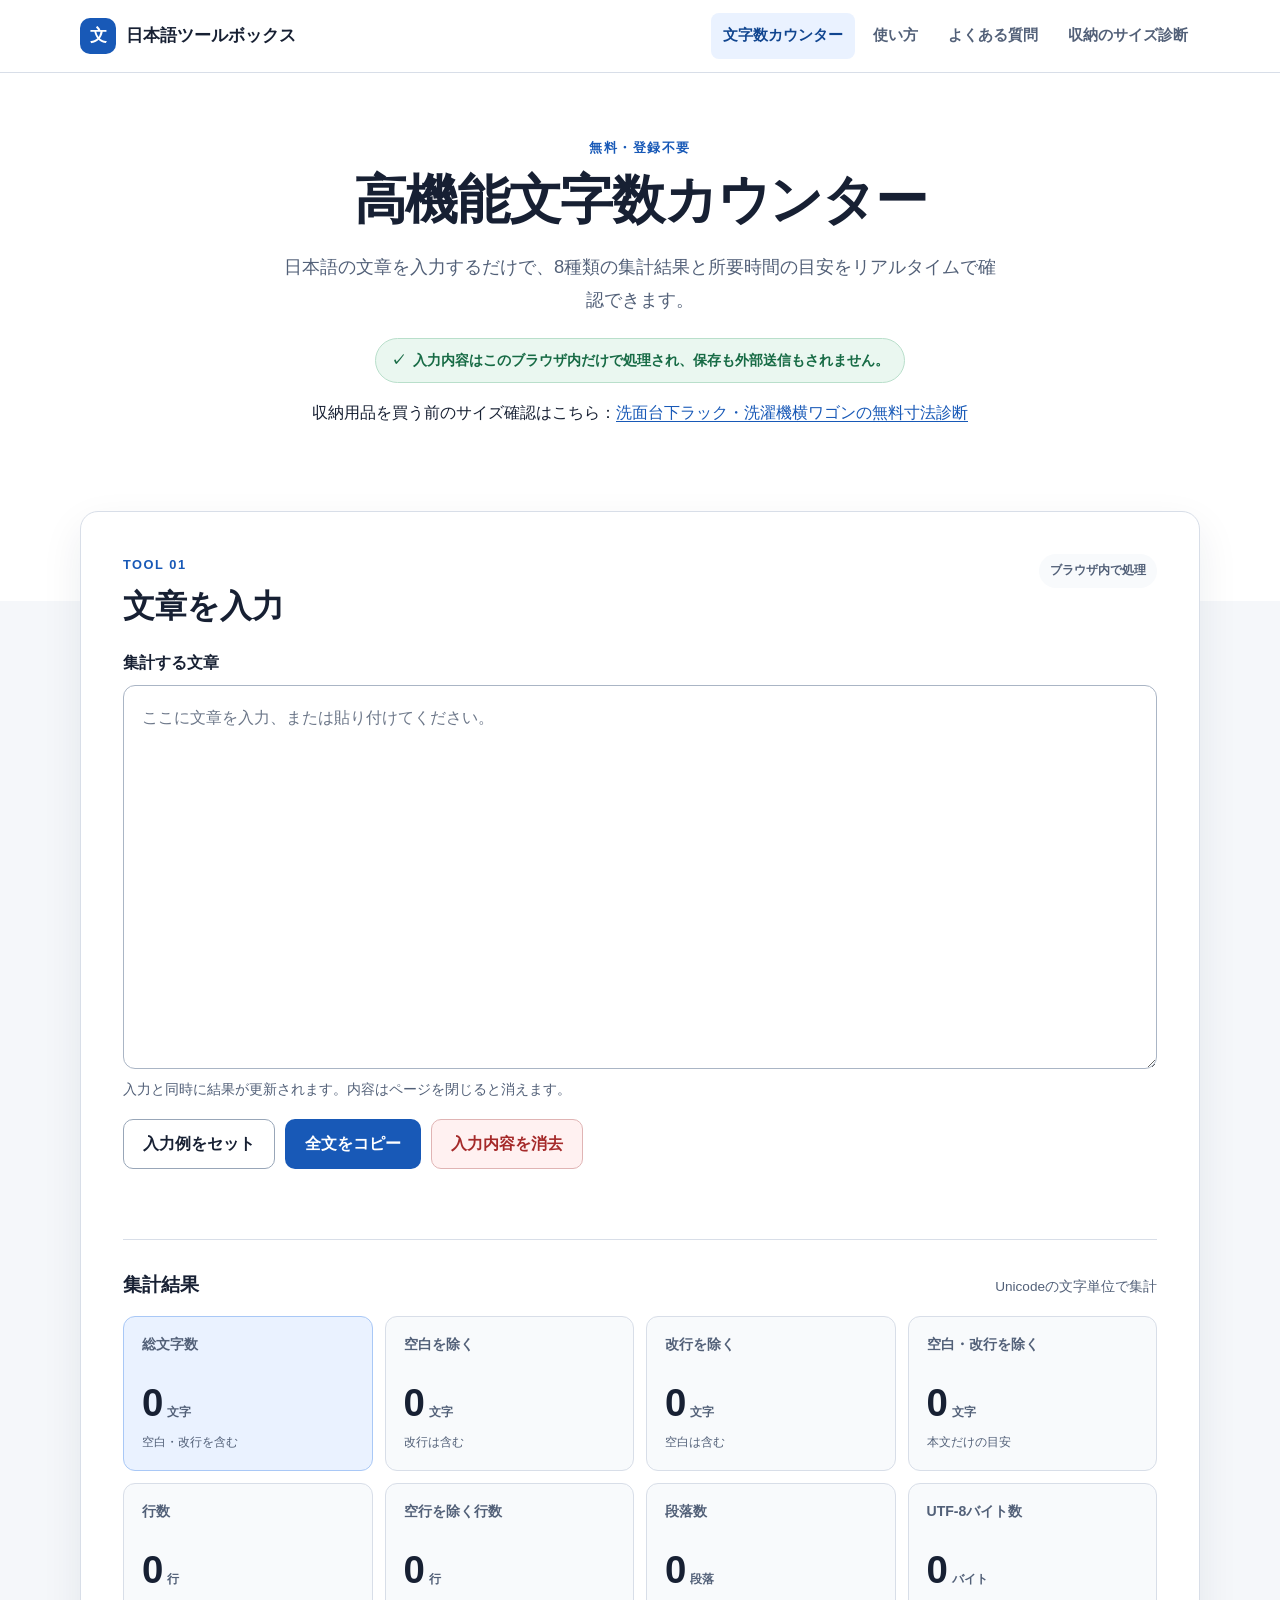
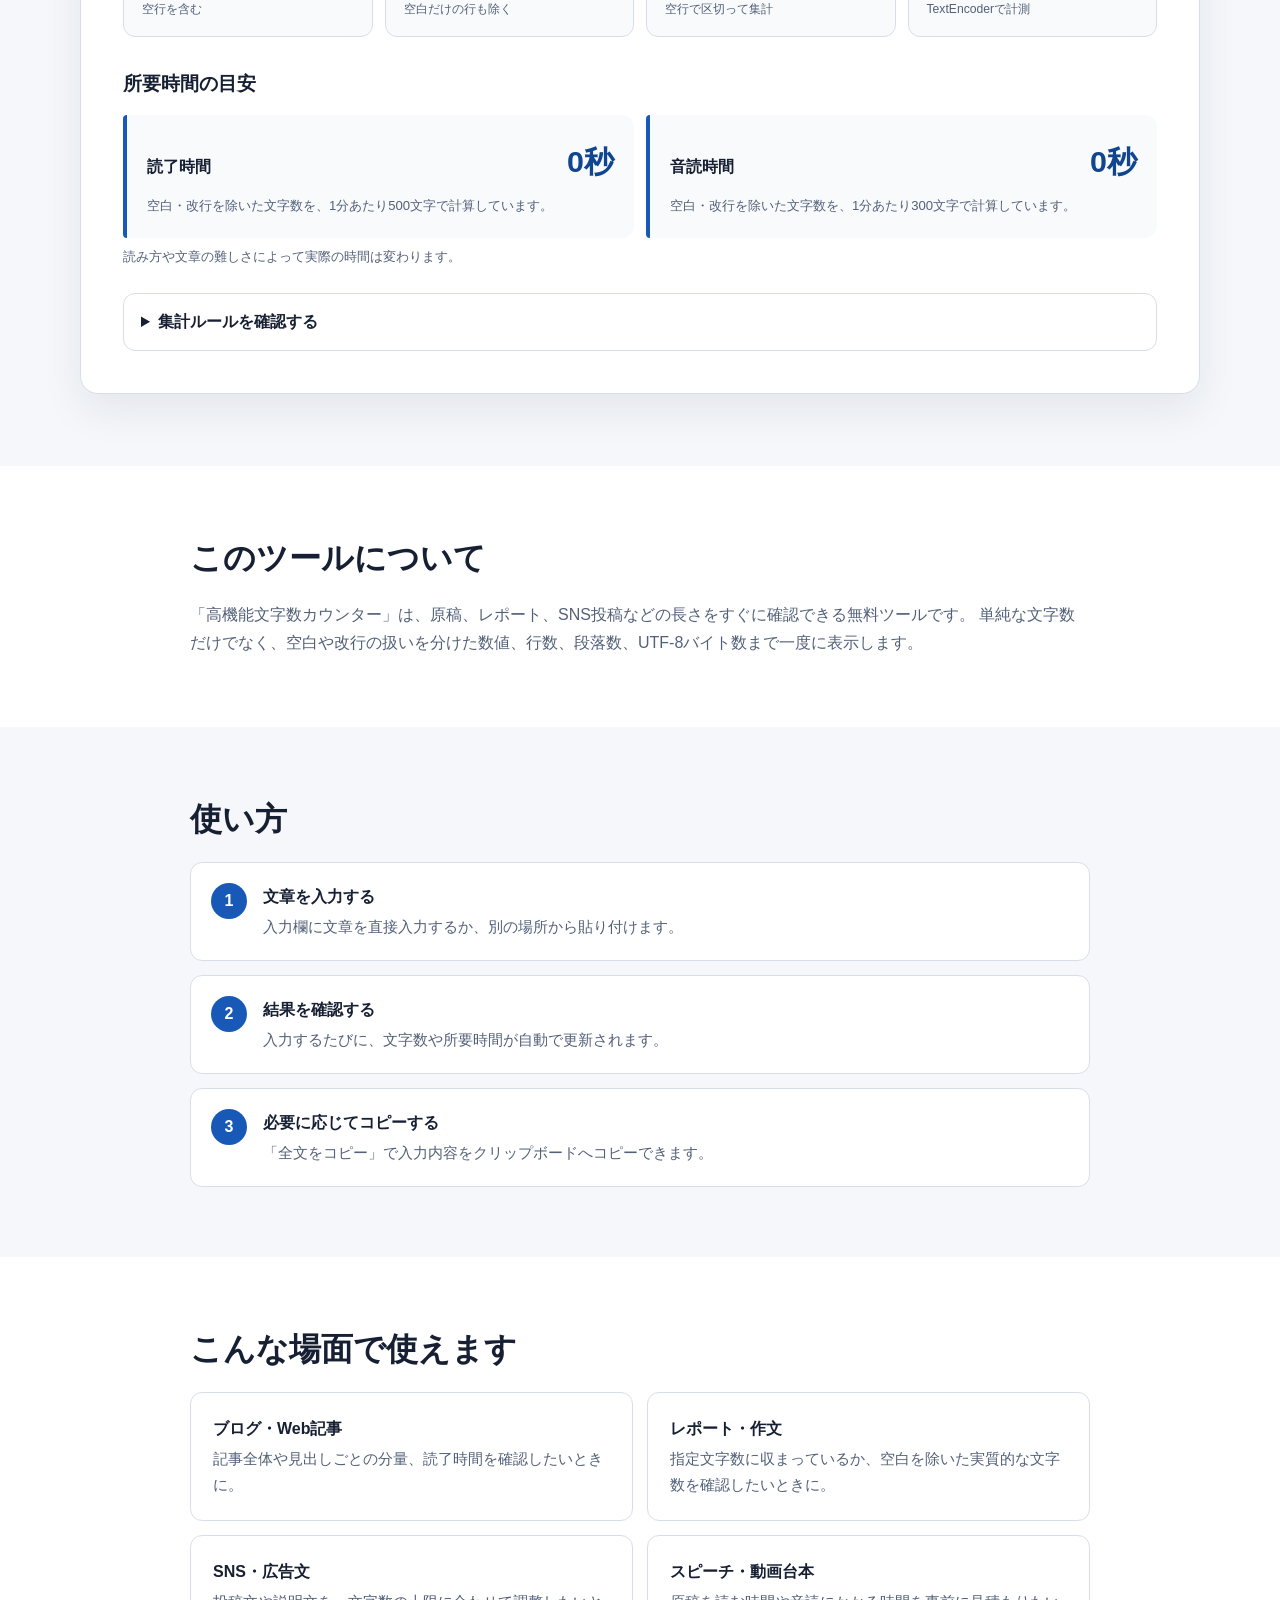
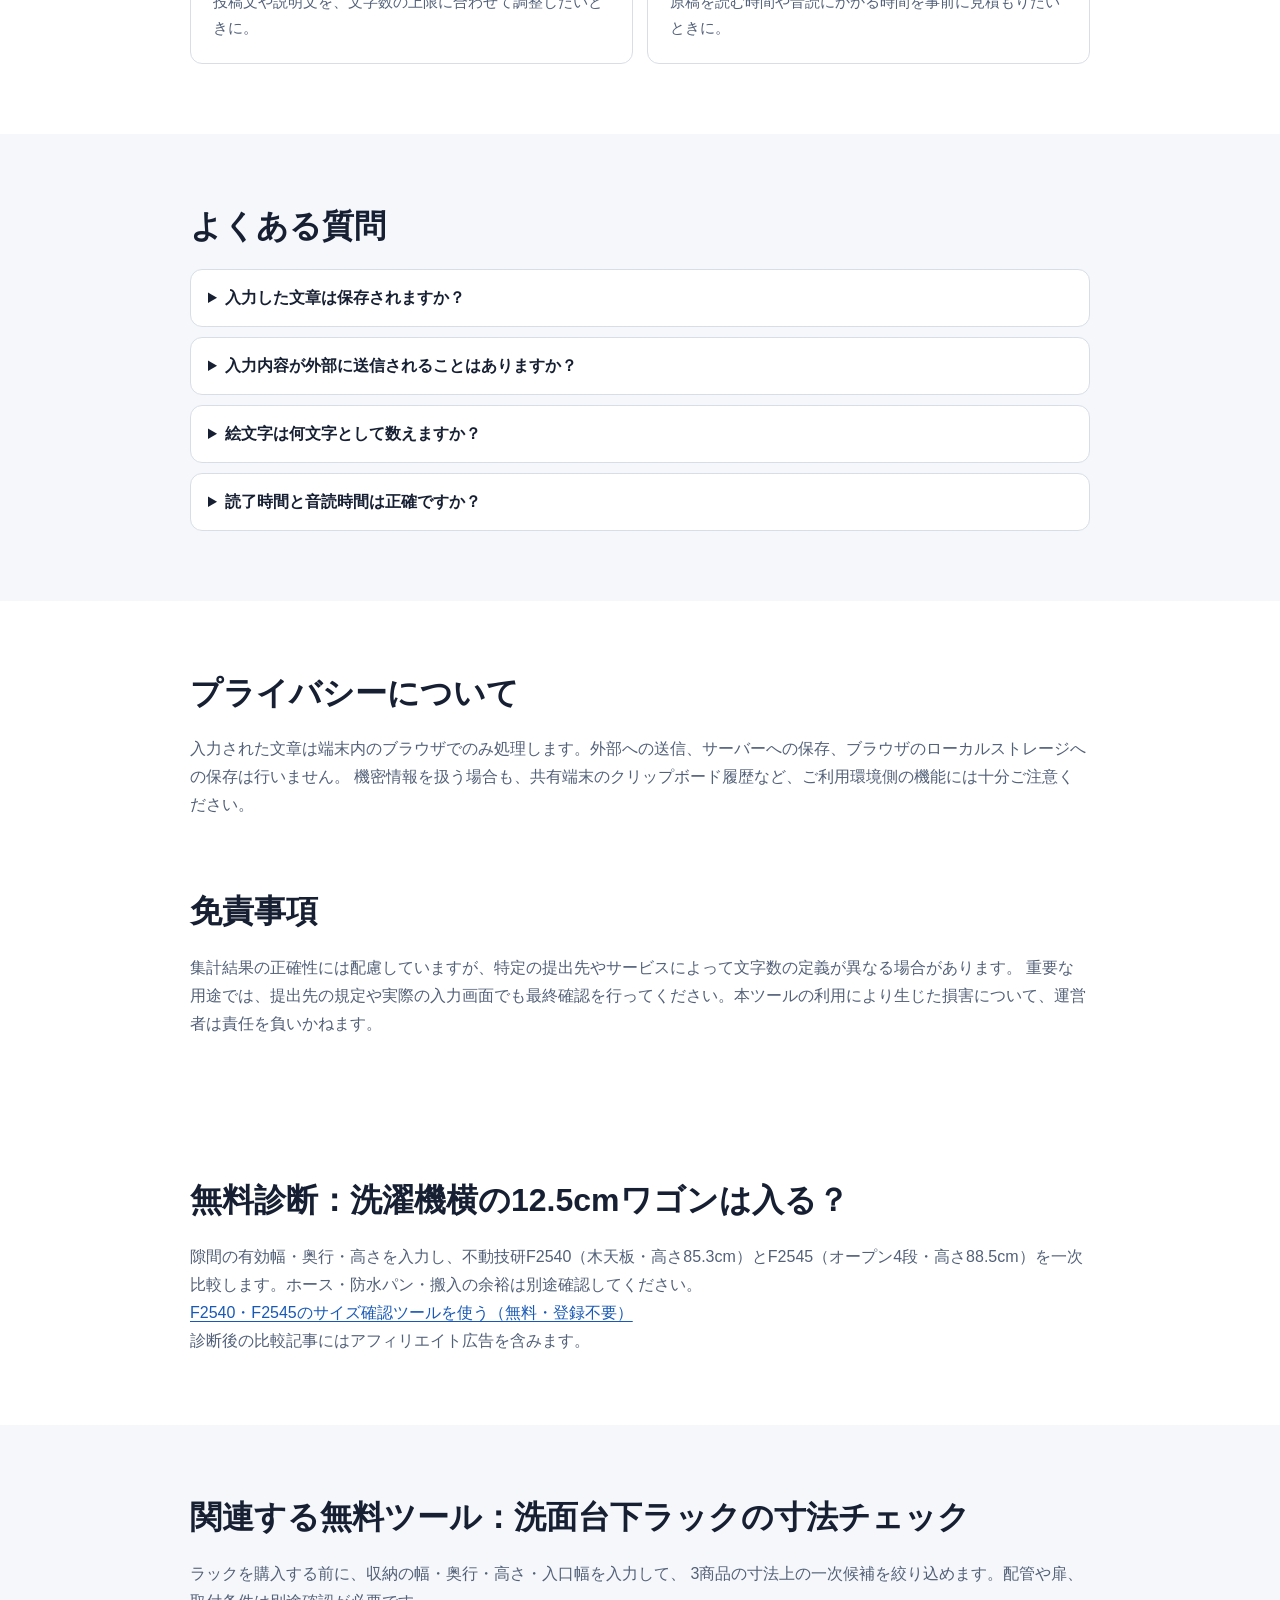
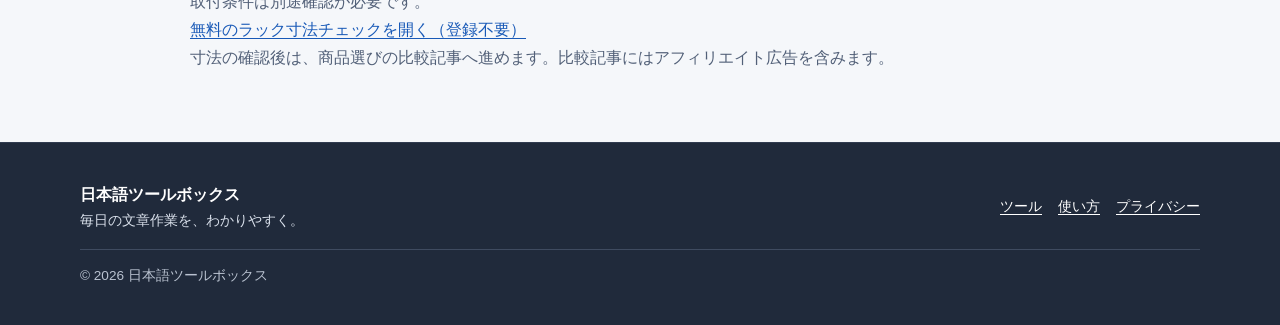
==== commit a7ba252f: "Improve purchase-check discovery and cross-navigation without modifying diagnosis logic" ====
--- a/index.html
+++ b/index.html
@@ -31,6 +31,7 @@
             <li><a aria-current="page" href="#counter">文字数カウンター</a></li>
             <li><a href="#how-to-use">使い方</a></li>
             <li><a href="#faq">よくある質問</a></li>
+            <li><a href="kurashi/">収納のサイズ診断</a></li>
           </ul>
         </nav>
       </div>
@@ -48,6 +49,7 @@
             <span aria-hidden="true">✓</span>
             入力内容はこのブラウザ内だけで処理され、保存も外部送信もされません。
           </p>
+          <p class="storage-discovery">収納用品を買う前のサイズ確認はこちら：<a href="kurashi/">洗面台下ラック・洗濯機横ワゴンの無料寸法診断</a></p>
         </div>
       </section>
 
